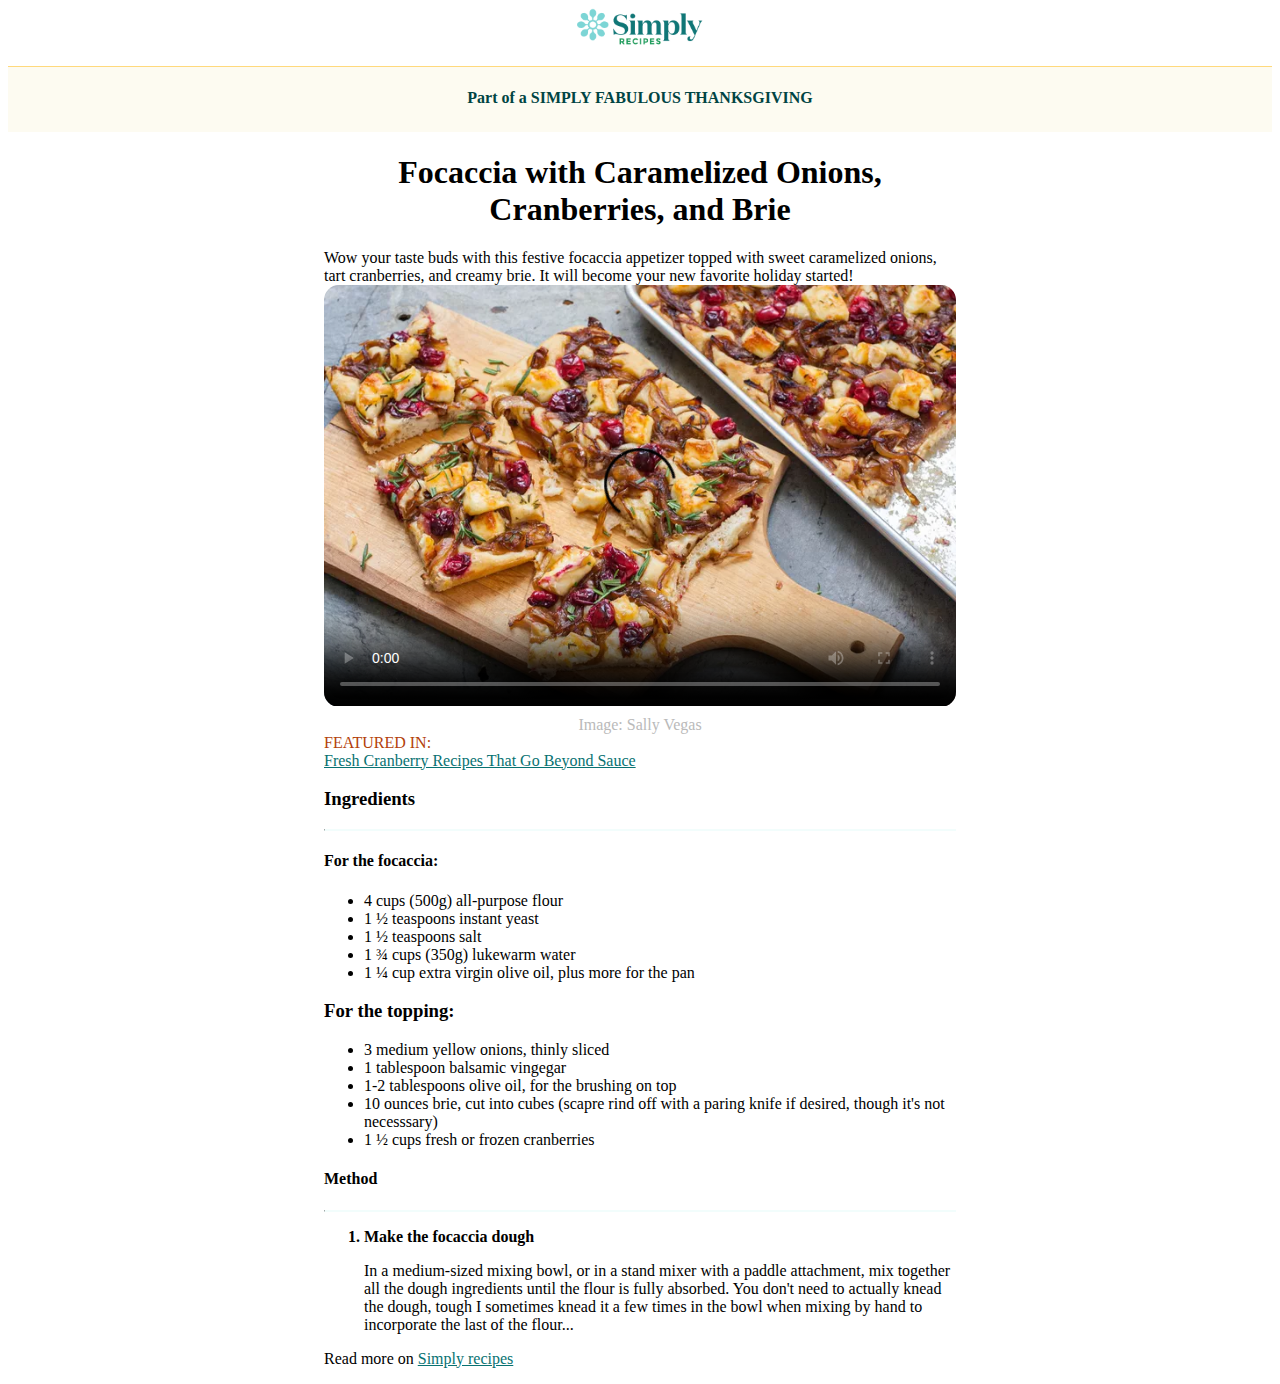
==== S2-03/index.html @ 7c97fb8d "a" ====
<!DOCTYPE html>
<html lang="en">

<head>
    <meta charset="UTF-8">
    <meta name="viewport" content="width=device-width, initial-scale=1.0">
    <title>Document</title>
    <link rel="stylesheet" href="style.css">
</head>

<body>
    <header>
        <div>
            <img src="img/logo.png" alt="Logo Simply" />

        </div>
        <div class="divSottotitoloLogo">
            <h4 class="sottotitoloLogo"><span id="parteDelSottotitoloLogo">Part of</span> a SIMPLY FABULOUS THANKSGIVING
            </h4>
        </div>

    </header>
    <main class="main">
        <div>
            <h1>Focaccia with Caramelized Onions, <br>Cranberries, and Brie</h1>
            <div>
                <p class="paragrafoImmagine">Wow your taste buds with this festive focaccia appetizer topped with sweet
                    caramelized onions, tart cranberries, and creamy brie. It will become your new favorite holiday
                    started!</p>
                <!-- <figure class="figure"><img src="img/focaccia.png" style="width: 100%;" alt="Foto Esempio Focaccia"> -->
                <video width="100%" controls poster="img/focaccia.png" id="video">
                    <source src="img/SPAGHETTI CACIO e PEPE - la RICETTA ORIGINALE di Giallozafferano😎🤤🍴🍝.mp4"
                        type="video/mp4">
                    Il tuo browser non supporta il tag video.
                </video>
                <figcaption class="captionImmagine">Image: Sally Vegas</figcaption>
                </figure>
            </div>
        </div>
        <div class="divIngredienti"><SPAN class="featured">FEATURED IN:</SPAN>
            <p class="linkSottoIngredienti"><a href="#" class="link">Fresh Cranberry Recipes That Go Beyond Sauce</a>
            </p>


            <section>
                <h3>Ingredients</h3>
                <hr class="hr">

                <h4>For the focaccia:</h4>
                <ul>
                    <li>4 cups (500g) all-purpose flour</li>
                    <li>1 ½ teaspoons instant yeast</li>
                    <li>1 ½ teaspoons salt</li>
                    <li>1 ¾ cups (350g) lukewarm water</li>
                    <li>1 ¼ cup extra virgin olive oil, plus more for the pan</li>

                </ul>

                <h3>For the topping:</h3>
                <ul>
                    <li>3 medium yellow onions, thinly sliced</li>
                    <li>1 tablespoon balsamic vingegar</li>
                    <li>1-2 tablespoons olive oil, for the brushing on top</li>
                    <li>10 ounces brie, cut into cubes (scapre rind off with a paring knife if desired, though it's not
                        necesssary)</li>
                    <li>1 ½ cups fresh or frozen cranberries</li>
                </ul>
            </section>
            <section>
                <h4>Method</h4>
                <hr class="hr">

                <ol>
                    <li class="lista">Make the focaccia dough</li>

                    <p>In a medium-sized mixing bowl, or in a stand mixer with a paddle attachment, mix together all the
                        dough ingredients until the flour is fully absorbed. You don't need to actually knead the dough,
                        tough I sometimes knead it a few times in the bowl when mixing by hand to incorporate the last
                        of
                        the flour...</p>
                </ol>
                <footer>
                    <p>Read more on <a href="#" class="linkRicette">Simply recipes</a>
                    </p>
                </footer>
        </div>

        </section>

    </main>







</body>

</html>
---- S2-03/style.css ----
body {
    text-align: center;
}

div img {
    width: 10%;
}

.sottotitoloLogo {
    color: rgb(0, 68, 67);
}

.parteDelSottotitoloLogo {
    font-weight: bold;
}

.divSottotitoloLogo {
    margin-top: 1em;
    background-color: rgb(253, 251, 241);
    border-top: solid;
    border-top-width: 1px;
    border-color: rgb(255, 217, 124);
    height: 65px;
}

.paragrafoImmagine {
    text-align: left;
    margin: 0 auto;
}

.captionImmagine {
    margin-top: 5px;
    color: rgb(186, 186, 186);
}

.main {
    WIDTH: 50%;
    MARGIN: 0 AUTO;
}

.divIngredienti {
    text-align: left;
}

.linkRicette {
    color: rgb(8, 114, 114);
}

.lista {
    font-weight: bold;
}

.featured {
    color: rgb(179, 65, 9);
}

.link {
    color: rgb(8, 114, 114);
}

.figure {
    margin: 0;
    width: 100%;
}

#video {
    border-radius: 15px;
}

.hr {
    color: rgb(242, 253, 252);
    border-color: rgb(242, 253, 252);
    border-top: 0.3px solid rgb(242, 253, 252);
}

.linkSottoIngredienti {
    margin: 0;
}
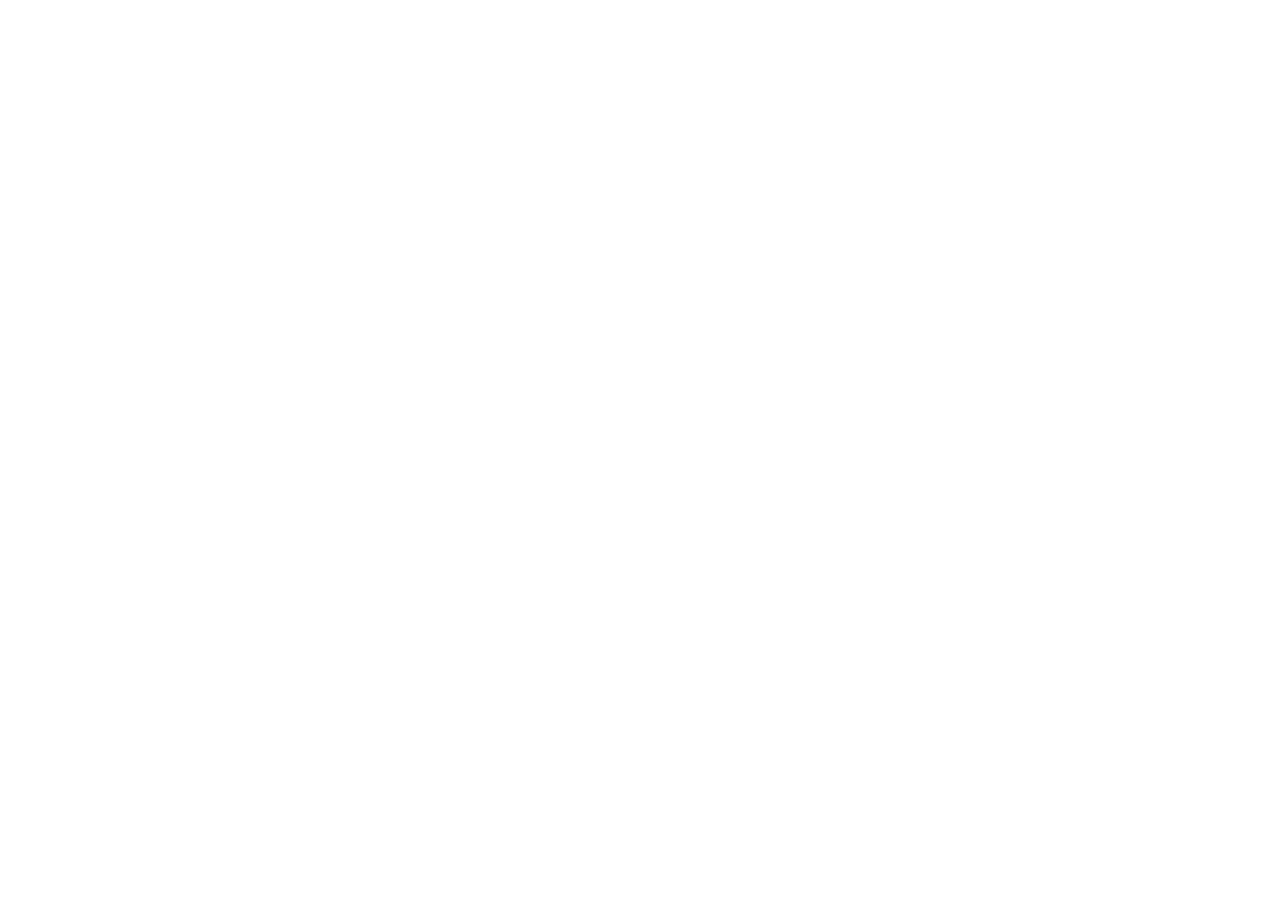
==== commit 08db82cb: "a" ====
--- a/S2-03/index.html
+++ b/S2-03/index.html
@@ -1,100 +1,11 @@
 <!DOCTYPE html>
 <html lang="en">
-
 <head>
     <meta charset="UTF-8">
     <meta name="viewport" content="width=device-width, initial-scale=1.0">
     <title>Document</title>
-    <link rel="stylesheet" href="style.css">
 </head>
-
 <body>
-    <header>
-        <div>
-            <img src="img/logo.png" alt="Logo Simply" />
-
-        </div>
-        <div class="divSottotitoloLogo">
-            <h4 class="sottotitoloLogo"><span id="parteDelSottotitoloLogo">Part of</span> a SIMPLY FABULOUS THANKSGIVING
-            </h4>
-        </div>
-
-    </header>
-    <main class="main">
-        <div>
-            <h1>Focaccia with Caramelized Onions, <br>Cranberries, and Brie</h1>
-            <div>
-                <p class="paragrafoImmagine">Wow your taste buds with this festive focaccia appetizer topped with sweet
-                    caramelized onions, tart cranberries, and creamy brie. It will become your new favorite holiday
-                    started!</p>
-                <!-- <figure class="figure"><img src="img/focaccia.png" style="width: 100%;" alt="Foto Esempio Focaccia"> -->
-                <video width="100%" controls poster="img/focaccia.png" id="video">
-                    <source src="img/SPAGHETTI CACIO e PEPE - la RICETTA ORIGINALE di Giallozafferano😎🤤🍴🍝.mp4"
-                        type="video/mp4">
-                    Il tuo browser non supporta il tag video.
-                </video>
-                <figcaption class="captionImmagine">Image: Sally Vegas</figcaption>
-                </figure>
-            </div>
-        </div>
-        <div class="divIngredienti"><SPAN class="featured">FEATURED IN:</SPAN>
-            <p class="linkSottoIngredienti"><a href="#" class="link">Fresh Cranberry Recipes That Go Beyond Sauce</a>
-            </p>
-
-
-            <section>
-                <h3>Ingredients</h3>
-                <hr class="hr">
-
-                <h4>For the focaccia:</h4>
-                <ul>
-                    <li>4 cups (500g) all-purpose flour</li>
-                    <li>1 ½ teaspoons instant yeast</li>
-                    <li>1 ½ teaspoons salt</li>
-                    <li>1 ¾ cups (350g) lukewarm water</li>
-                    <li>1 ¼ cup extra virgin olive oil, plus more for the pan</li>
-
-                </ul>
-
-                <h3>For the topping:</h3>
-                <ul>
-                    <li>3 medium yellow onions, thinly sliced</li>
-                    <li>1 tablespoon balsamic vingegar</li>
-                    <li>1-2 tablespoons olive oil, for the brushing on top</li>
-                    <li>10 ounces brie, cut into cubes (scapre rind off with a paring knife if desired, though it's not
-                        necesssary)</li>
-                    <li>1 ½ cups fresh or frozen cranberries</li>
-                </ul>
-            </section>
-            <section>
-                <h4>Method</h4>
-                <hr class="hr">
-
-                <ol>
-                    <li class="lista">Make the focaccia dough</li>
-
-                    <p>In a medium-sized mixing bowl, or in a stand mixer with a paddle attachment, mix together all the
-                        dough ingredients until the flour is fully absorbed. You don't need to actually knead the dough,
-                        tough I sometimes knead it a few times in the bowl when mixing by hand to incorporate the last
-                        of
-                        the flour...</p>
-                </ol>
-                <footer>
-                    <p>Read more on <a href="#" class="linkRicette">Simply recipes</a>
-                    </p>
-                </footer>
-        </div>
-
-        </section>
-
-    </main>
-
-
-
-
-
-
-
+    <script src="/assets/D3.js"></script>
 </body>
-
 </html>